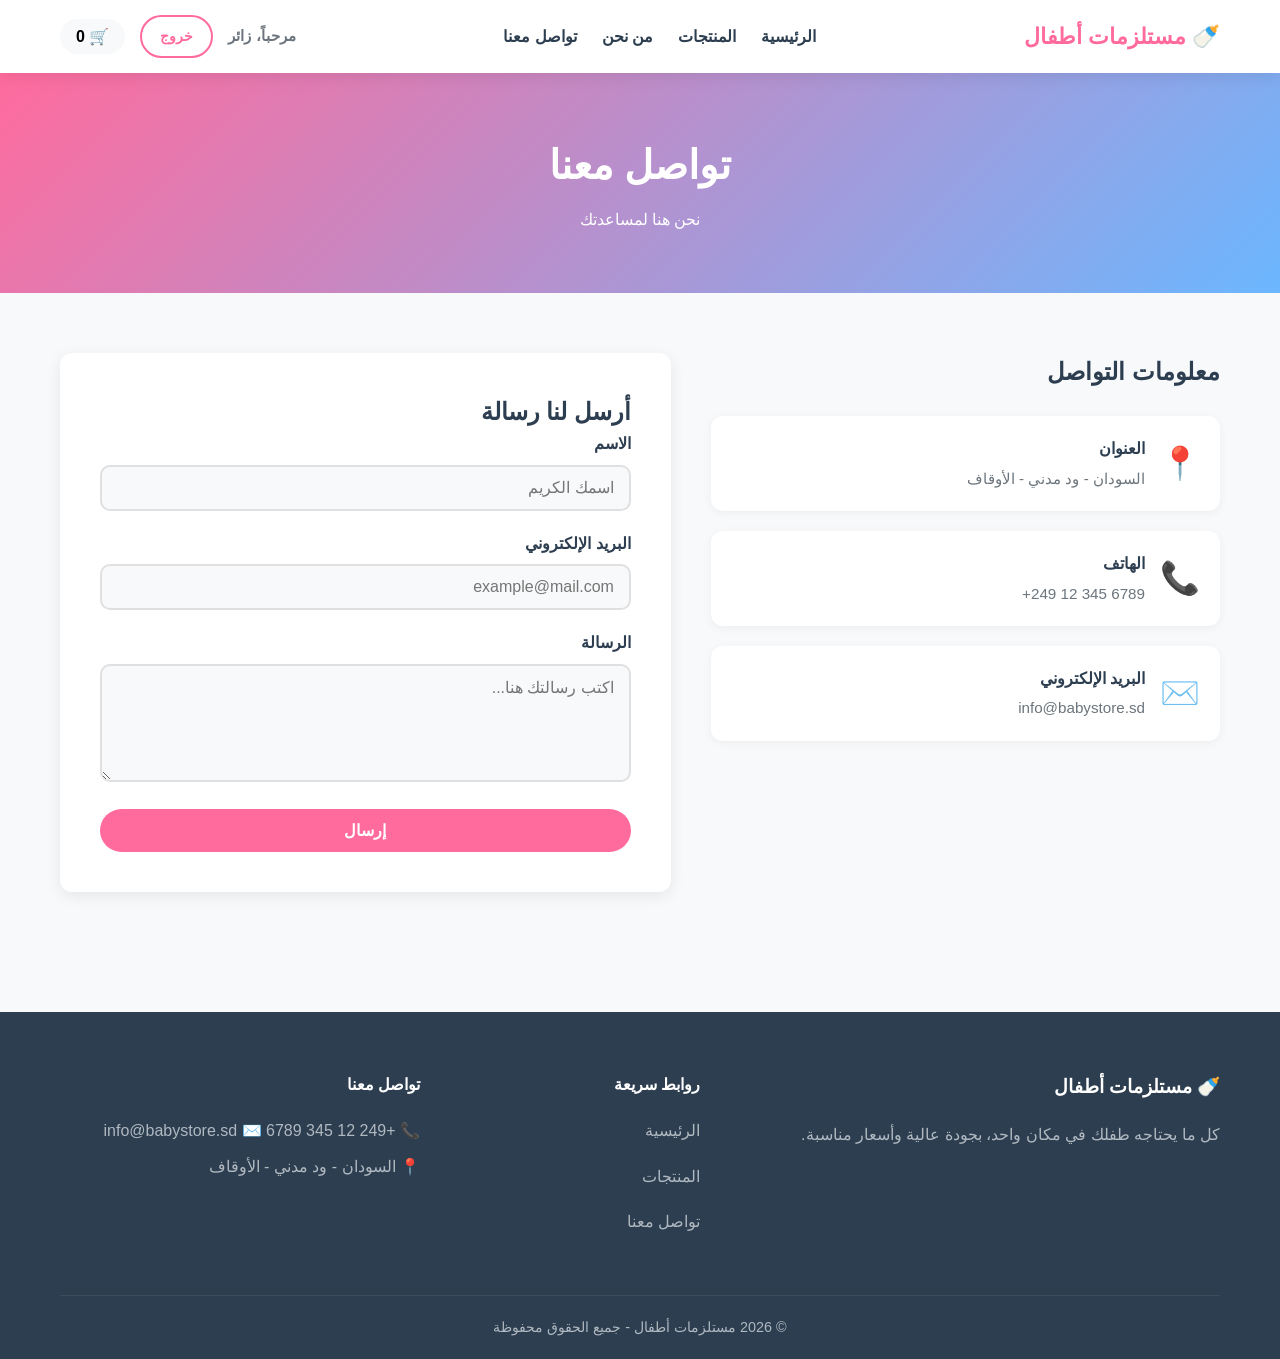
==== contact.html @ 62081264 "Add files via upload" ====
<!DOCTYPE html>
<html lang="ar" dir="rtl">
<head>
    <meta charset="UTF-8">
    <meta name="viewport" content="width=device-width, initial-scale=1.0">
    <title>تواصل معنا - مستلزمات أطفال</title>
    <link rel="stylesheet" href="style.css">
</head>
<body>
    <!-- الهيدر -->
    <header class="main-header">
        <div class="container header-inner">
            <a href="index.html" class="logo">🍼 مستلزمات أطفال</a>
            <nav class="nav-links">
                <a href="index.html">الرئيسية</a>
                <a href="products.html">المنتجات</a>
                <a href="about.html">من نحن</a>
                <a href="contact.html">تواصل معنا</a>
            </nav>
            <div class="header-actions">
                <!-- تم إزالة اسم Ali Mohammed هنا -->
                <span class="user-name">مرحباً، زائر</span>
                <a href="login.html" class="btn btn-sm btn-outline">خروج</a>
                <button class="cart-btn">🛒 <span id="cartCount">0</span></button>
            </div>
            <button class="mobile-menu-btn">☰</button>
        </div>
    </header>

    <!-- عنوان الصفحة -->
    <section class="page-header">
        <div class="container">
            <h1>تواصل معنا</h1>
            <p>نحن هنا لمساعدتك</p>
        </div>
    </section>

    <!-- قسم التواصل -->
    <section class="contact-section">
        <div class="container">
            <div class="contact-grid">
                <!-- معلومات التواصل -->
                <div class="contact-info">
                    <h2>معلومات التواصل</h2>
                    <div class="contact-item">
                        <div class="contact-icon">📍</div>
                        <div>
                            <h4>العنوان</h4>
                            <p>السودان - ود مدني - الأوقاف</p>
                        </div>
                    </div>
                    <div class="contact-item">
                        <div class="contact-icon">📞</div>
                        <div>
                            <h4>الهاتف</h4>
                            <p dir="ltr">+249 12 345 6789</p>
                        </div>
                    </div>
                    <div class="contact-item">
                        <div class="contact-icon">✉️</div>
                        <div>
                            <h4>البريد الإلكتروني</h4>
                            <p>info@babystore.sd</p>
                        </div>
                    </div>
                </div>

                <!-- نموذج التواصل -->
                <div class="contact-form-wrapper">
                    <h2>أرسل لنا رسالة</h2>
                    <form id="contactForm">
                        <div class="form-group">
                            <label>الاسم</label>
                            <input type="text" required placeholder="اسمك الكريم">
                        </div>
                        <div class="form-group">
                            <label>البريد الإلكتروني</label>
                            <input type="email" required placeholder="example@mail.com">
                        </div>
                        <div class="form-group">
                            <label>الرسالة</label>
                            <textarea rows="5" required placeholder="اكتب رسالتك هنا..."></textarea>
                        </div>
                        <button type="submit" class="btn btn-primary btn-block">إرسال</button>
                    </form>
                </div>
            </div>
        </div>
    </section>

    <!-- الفوتر -->
    <footer class="main-footer">
        <div class="container">
            <div class="footer-grid">
                <div>
                    <h3>🍼 مستلزمات أطفال</h3>
                    <p>كل ما يحتاجه طفلك في مكان واحد، بجودة عالية وأسعار مناسبة.</p>
                </div>
                <div>
                    <h4>روابط سريعة</h4>
                    <ul>
                        <li><a href="index.html">الرئيسية</a></li>
                        <li><a href="products.html">المنتجات</a></li>
                        <li><a href="contact.html">تواصل معنا</a></li>
                    </ul>
                </div>
                <div>
                    <h4>تواصل معنا</h4>
                    <p>📞 +249 12 345 6789</p>
                    <p>✉️ info@babystore.sd</p>
                    <p>📍 السودان - ود مدني - الأوقاف</p>
                </div>
            </div>
            <div class="footer-bottom">
                <p>© 2026 مستلزمات أطفال - جميع الحقوق محفوظة</p>
            </div>
        </div>
    </footer>
</body>
</html>
---- style.css ----
/* ===== إعدادات عامة ===== */
* {
    margin: 0;
    padding: 0;
    box-sizing: border-box;
}

:root {
    --primary: #ff6b9d;
    --primary-dark: #e5527f;
    --secondary: #6bb7ff;
    --accent: #ffd93d;
    --dark: #2c3e50;
    --light: #f8f9fa;
    --gray: #6c757d;
    --white: #ffffff;
    --shadow: 0 4px 15px rgba(0,0,0,0.08);
    --radius: 12px;
}

body {
    font-family: 'Segoe UI', Tahoma, Geneva, Verdana, sans-serif;
    background: var(--light);
    color: var(--dark);
    line-height: 1.6;
    overflow-x: hidden;
}

.container { max-width: 1200px; margin: 0 auto; padding: 0 20px; }
a { text-decoration: none; color: inherit; }
img { max-width: 100%; display: block; }
ul { list-style: none; }

/* ===== الهيدر ===== */
.main-header {
    background: var(--white);
    box-shadow: var(--shadow);
    position: sticky;
    top: 0;
    z-index: 100;
}

.header-inner {
    display: flex;
    justify-content: space-between;
    align-items: center;
    padding: 15px 20px;
    gap: 20px;
}

.logo { font-size: 1.4rem; font-weight: bold; color: var(--primary); }
.nav-links { display: flex; gap: 25px; }
.nav-links a { font-weight: 600; color: var(--dark); transition: color 0.3s; }
.nav-links a:hover { color: var(--primary); }
.header-actions { display: flex; align-items: center; gap: 15px; }
.user-name { font-size: 0.95rem; color: var(--gray); font-weight: 600; }

.cart-btn {
    background: var(--light);
    border: none;
    padding: 8px 16px;
    border-radius: 20px;
    cursor: pointer;
    font-size: 1rem;
    font-weight: bold;
    transition: 0.3s;
}
.cart-btn:hover { background: var(--primary); color: white; }

.mobile-menu-btn {
    display: none;
    background: none;
    border: none;
    font-size: 1.6rem;
    cursor: pointer;
    color: var(--dark);
}

/* ===== الأزرار ===== */
.btn {
    display: inline-block;
    padding: 12px 28px;
    border-radius: 30px;
    border: none;
    font-weight: 600;
    cursor: pointer;
    transition: 0.3s;
    font-family: inherit;
    font-size: 1rem;
    text-align: center;
}
.btn-primary { background: var(--primary); color: white; }
.btn-primary:hover { background: var(--primary-dark); transform: translateY(-2px); box-shadow: 0 5px 15px rgba(255,107,157,0.4); }
.btn-outline { background: transparent; border: 2px solid var(--primary); color: var(--primary); }
.btn-outline:hover { background: var(--primary); color: white; }
.btn-sm { padding: 8px 18px; font-size: 0.9rem; }
.btn-block { width: 100%; }

/* ===== قسم الترحيب ===== */
.hero { background: linear-gradient(135deg, #ffe0ec 0%, #e0f0ff 100%); padding: 100px 20px; text-align: center; }
.hero-content h1 { font-size: 3rem; margin-bottom: 20px; }
.hero-content p { font-size: 1.3rem; color: var(--gray); margin-bottom: 30px; }

/* ===== الأقسام ===== */
.section-title { text-align: center; font-size: 2rem; margin-bottom: 40px; position: relative; padding-bottom: 15px; }
.section-title::after { content: ''; position: absolute; bottom: 0; left: 50%; transform: translateX(-50%); width: 80px; height: 4px; background: var(--primary); border-radius: 2px; }

.features { padding: 80px 0; background: var(--white); }
.features-grid { display: grid; grid-template-columns: repeat(auto-fit, minmax(220px, 1fr)); gap: 25px; }
.feature-card { text-align: center; padding: 40px 20px; background: var(--light); border-radius: var(--radius); transition: 0.3s; }
.feature-card:hover { transform: translateY(-5px); box-shadow: var(--shadow); }
.feature-icon { font-size: 3rem; margin-bottom: 15px; }
.feature-card h3 { margin-bottom: 10px; }
.feature-card p { color: var(--gray); font-size: 0.95rem; }

/* ===== تصميم صفحات الدخول والتسجيل ===== */
.auth-body {
    display: flex;
    align-items: center;
    justify-content: center;
    min-height: 100vh;
    background: linear-gradient(135deg, #ffe0ec 0%, #e0f0ff 100%);
    padding: 20px;
}

.auth-container { width: 100%; max-width: 450px; }
.auth-card {
    background: var(--white);
    border-radius: var(--radius);
    padding: 40px;
    box-shadow: 0 10px 30px rgba(0,0,0,0.1);
    width: 100%;
}

.auth-tabs { display: flex; margin-bottom: 30px; background: var(--light); border-radius: 30px; padding: 5px; }
.tab-btn { flex: 1; padding: 10px; border: none; background: transparent; border-radius: 25px; cursor: pointer; font-weight: 600; font-family: inherit; font-size: 1rem; transition: 0.3s; }
.tab-btn.active { background: var(--primary); color: white; box-shadow: 0 4px 10px rgba(255,107,157,0.3); }
.auth-form h2 { margin-bottom: 25px; text-align: center; color: var(--dark); }
.hidden { display: none !important; }

.register-header { text-align: center; margin-bottom: 30px; }
.register-header .logo-icon { font-size: 2.5rem; margin-bottom: 10px; }
.register-header h2 { color: var(--dark); margin-bottom: 5px; }
.register-header p { color: var(--gray); font-size: 0.95rem; }

.login-link { text-align: center; margin-top: 20px; font-size: 0.95rem; color: var(--gray); }
.login-link a { color: var(--primary); font-weight: bold; transition: 0.3s; }
.login-link a:hover { color: var(--primary-dark); text-decoration: underline; }

/* ===== نماذج الإدخال ===== */
.form-group { margin-bottom: 20px; }
.form-group label { display: block; margin-bottom: 8px; font-weight: 600; color: var(--dark); }
.form-group input, .form-group textarea {
    width: 100%;
    padding: 12px 15px;
    border: 2px solid #e0e0e0;
    border-radius: 10px;
    font-family: inherit;
    font-size: 1rem;
    transition: 0.3s;
    background: var(--light);
}
.form-group input:focus, .form-group textarea:focus { outline: none; border-color: var(--primary); background: var(--white); }
.password-hint { font-size: 0.8rem; color: var(--gray); margin-top: 5px; display: block; }

/* ===== التنبيهات ===== */
.alert { padding: 12px 20px; border-radius: 10px; margin-bottom: 20px; font-weight: 600; text-align: center; }
.alert-error { background: #ffe0e0; color: #c62828; border: 1px solid #ffb3b3; }
.alert-success { background: #e0f5e0; color: #2e7d32; border: 1px solid #b3e0b3; }

/* ===== صفحة تواصل معنا ===== */
.page-header { background: linear-gradient(135deg, var(--primary) 0%, var(--secondary) 100%); color: white; padding: 60px 20px; text-align: center; }
.page-header h1 { font-size: 2.5rem; margin-bottom: 10px; }
.contact-section { padding: 60px 0; }
.contact-grid { display: grid; grid-template-columns: 1fr 1.2fr; gap: 40px; }
.contact-info h2 { margin-bottom: 25px; }
.contact-item { display: flex; gap: 15px; margin-bottom: 20px; padding: 20px; background: var(--white); border-radius: var(--radius); box-shadow: 0 2px 10px rgba(0,0,0,0.05); align-items: center; }
.contact-icon { font-size: 2rem; }
.contact-item h4 { margin-bottom: 5px; }
.contact-item p { color: var(--gray); font-size: 0.95rem; }
.contact-form-wrapper { background: var(--white); padding: 40px; border-radius: var(--radius); box-shadow: var(--shadow); }

/* ===== الفوتر ===== */
.main-footer { background: var(--dark); color: var(--white); padding: 60px 0 20px; margin-top: 60px; }
.footer-grid { display: grid; grid-template-columns: 2fr 1fr 1.5fr; gap: 40px; margin-bottom: 40px; }
.footer-grid h3, .footer-grid h4 { margin-bottom: 20px; }
.footer-grid p, .footer-grid a { color: #b0b8c0; margin-bottom: 10px; display: inline-block; transition: 0.3s; }
.footer-grid a:hover { color: var(--primary); }
.footer-grid ul li { margin-bottom: 10px; }
.footer-bottom { text-align: center; padding-top: 20px; border-top: 1px solid #3c4a5a; color: #b0b8c0; font-size: 0.9rem; }

/* ===== التجاوب مع الشاشات ===== */
@media (max-width: 992px) {
    .hero-content h1 { font-size: 2.2rem; }
    .contact-grid { grid-template-columns: 1fr; }
}

@media (max-width: 768px) {
    .header-inner { flex-wrap: wrap; padding: 10px 15px; }
    .nav-links { display: none; position: absolute; top: 100%; right: 0; left: 0; background: var(--white); flex-direction: column; padding: 20px; box-shadow: 0 10px 15px rgba(0,0,0,0.1); gap: 15px; text-align: center; border-top: 1px solid #eee; }
    .nav-links.open { display: flex; }
    .mobile-menu-btn { display: block; order: -1; }
    .hero { padding: 60px 15px; }
    .hero-content h1 { font-size: 1.8rem; }
    .hero-content p { font-size: 1rem; }
    .user-name { display: none; }
    .footer-grid { grid-template-columns: 1fr; text-align: center; gap: 30px; }
    .contact-form-wrapper { padding: 25px 20px; }
    .auth-card { padding: 25px 20px; }
}
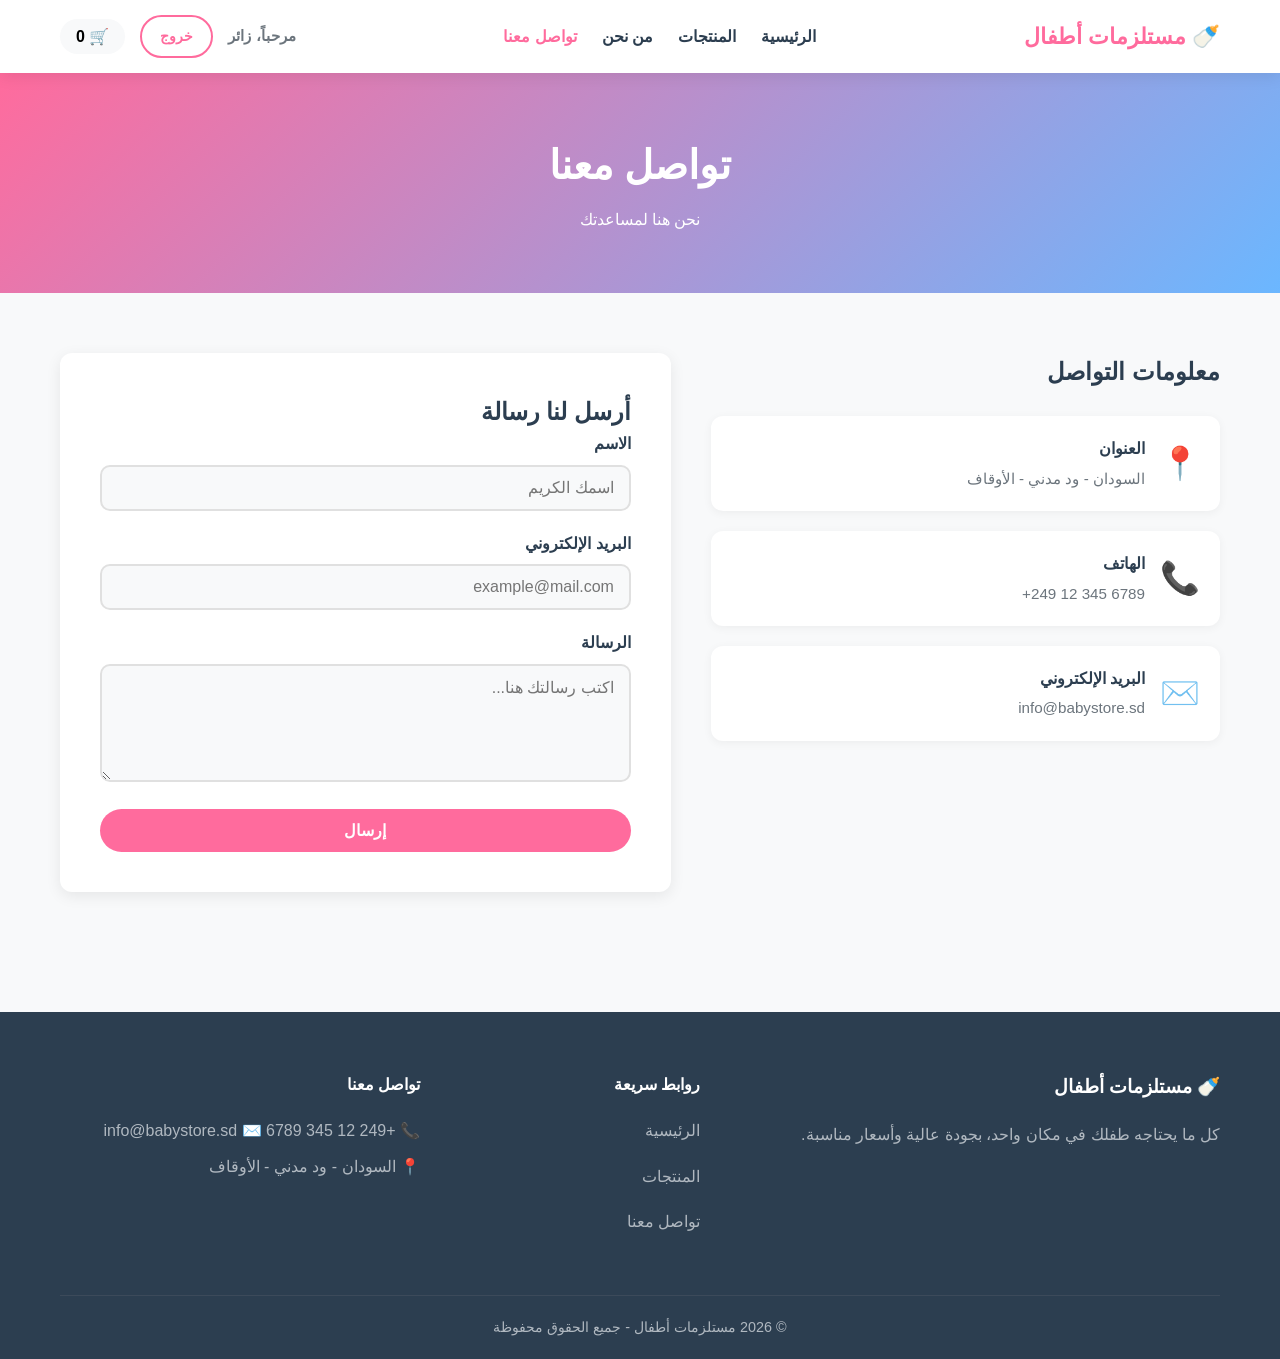
==== commit 4bad04ca: "Update contact.html" ====
--- a/contact.html
+++ b/contact.html
@@ -7,7 +7,6 @@
     <link rel="stylesheet" href="style.css">
 </head>
 <body>
-    <!-- الهيدر -->
     <header class="main-header">
         <div class="container header-inner">
             <a href="index.html" class="logo">🍼 مستلزمات أطفال</a>
@@ -15,10 +14,9 @@
                 <a href="index.html">الرئيسية</a>
                 <a href="products.html">المنتجات</a>
                 <a href="about.html">من نحن</a>
-                <a href="contact.html">تواصل معنا</a>
+                <a href="contact.html" style="color: var(--primary);">تواصل معنا</a>
             </nav>
             <div class="header-actions">
-                <!-- تم إزالة اسم Ali Mohammed هنا -->
                 <span class="user-name">مرحباً، زائر</span>
                 <a href="login.html" class="btn btn-sm btn-outline">خروج</a>
                 <button class="cart-btn">🛒 <span id="cartCount">0</span></button>
@@ -27,7 +25,6 @@
         </div>
     </header>
 
-    <!-- عنوان الصفحة -->
     <section class="page-header">
         <div class="container">
             <h1>تواصل معنا</h1>
@@ -35,11 +32,9 @@
         </div>
     </section>
 
-    <!-- قسم التواصل -->
     <section class="contact-section">
         <div class="container">
             <div class="contact-grid">
-                <!-- معلومات التواصل -->
                 <div class="contact-info">
                     <h2>معلومات التواصل</h2>
                     <div class="contact-item">
@@ -65,7 +60,6 @@
                     </div>
                 </div>
 
-                <!-- نموذج التواصل -->
                 <div class="contact-form-wrapper">
                     <h2>أرسل لنا رسالة</h2>
                     <form id="contactForm">
@@ -88,7 +82,6 @@
         </div>
     </section>
 
-    <!-- الفوتر -->
     <footer class="main-footer">
         <div class="container">
             <div class="footer-grid">
@@ -116,5 +109,6 @@
             </div>
         </div>
     </footer>
+    <script src="script.js"></script>
 </body>
-</html>+</html>
